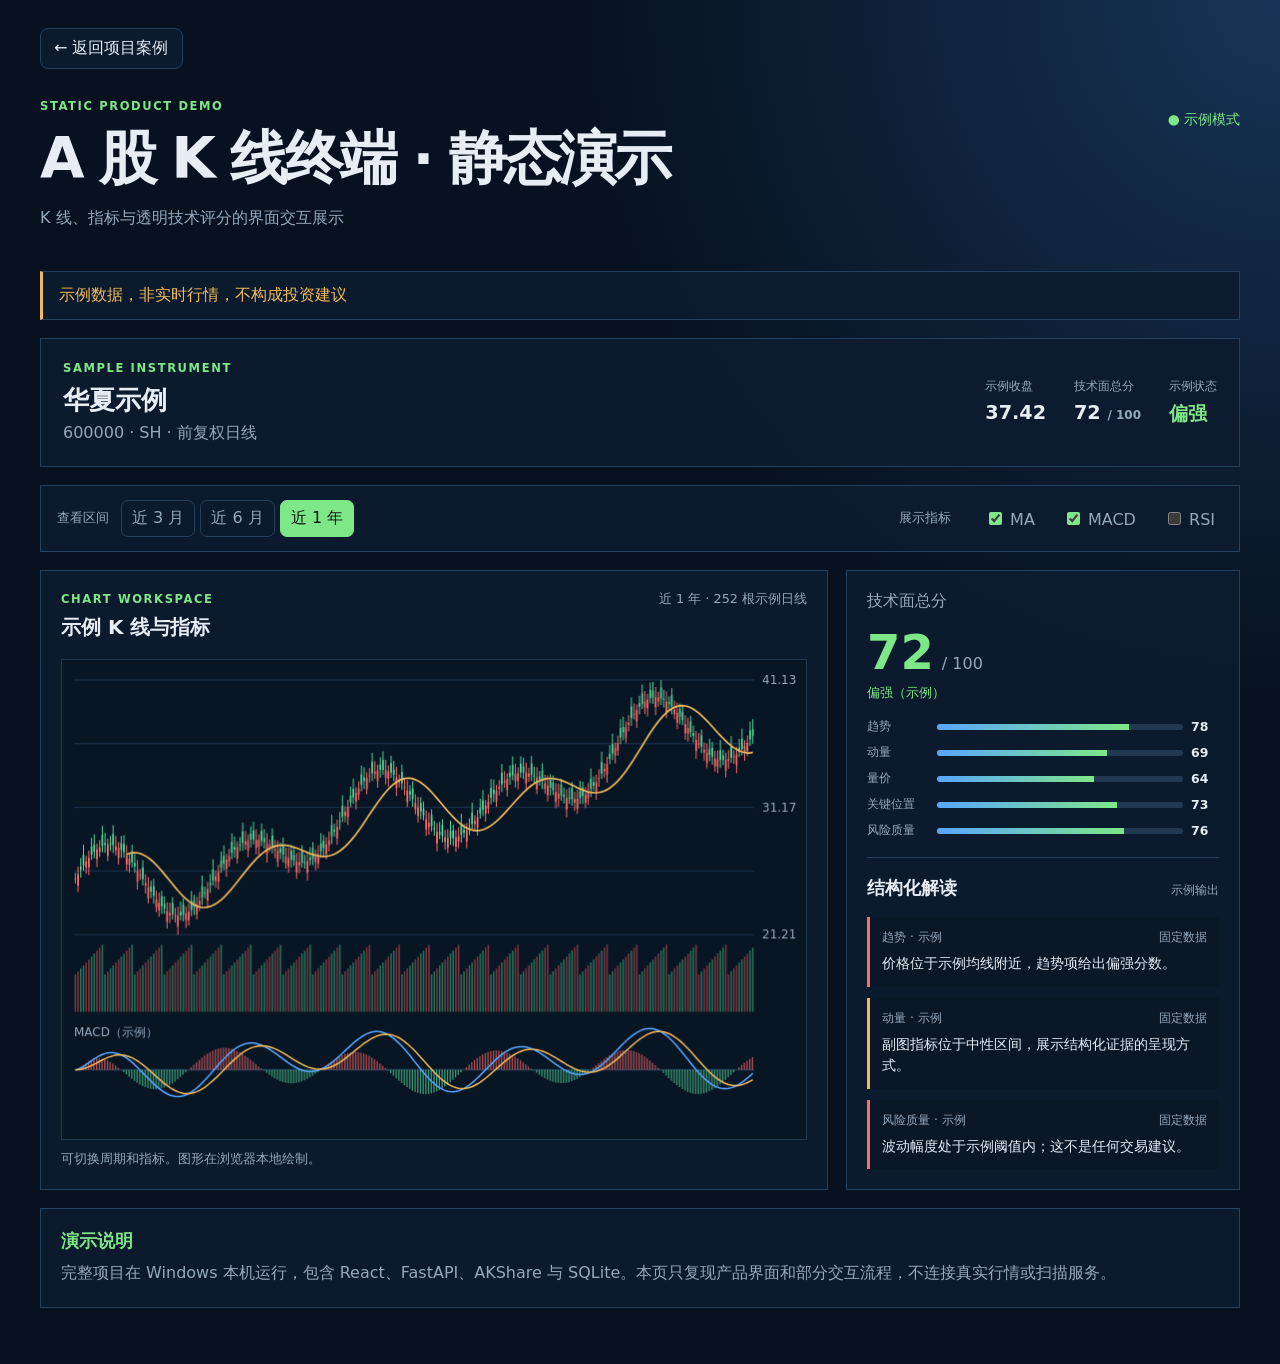
==== static/a-share-kline-demo/index.html @ 91552963 "feat: add A-share static demo" ====
<!doctype html>
<html lang="zh-CN">
  <head>
    <meta charset="utf-8">
    <meta name="viewport" content="width=device-width, initial-scale=1">
    <meta name="robots" content="noindex">
    <title>A 股 K 线终端 · 静态演示</title>
    <meta name="description" content="A 股 K 线终端的静态交互演示，使用示例数据，不提供实时行情。">
    <link rel="stylesheet" href="styles.css">
  </head>
  <body>
    <main class="terminal-shell">
      <a class="back-link" href="/projects/a-share-kline-terminal/">← 返回项目案例</a>

      <header class="terminal-header">
        <div>
          <p class="eyebrow">STATIC PRODUCT DEMO</p>
          <h1>A 股 K 线终端 · 静态演示</h1>
          <p class="subtitle">K 线、指标与透明技术评分的界面交互展示</p>
        </div>
        <span class="demo-badge">● 示例模式</span>
      </header>

      <p class="notice" role="note">示例数据，非实时行情，不构成投资建议</p>

      <section class="stock-summary" aria-label="示例标的信息">
        <div>
          <p class="eyebrow">SAMPLE INSTRUMENT</p>
          <h2>华夏示例</h2>
          <p>600000 · SH · 前复权日线</p>
        </div>
        <dl>
          <div><dt>示例收盘</dt><dd>37.42</dd></div>
          <div><dt>技术面总分</dt><dd>72 <small>/ 100</small></dd></div>
          <div><dt>示例状态</dt><dd class="up">偏强</dd></div>
        </dl>
      </section>

      <section class="controls" aria-label="图表控制">
        <div class="control-group">
          <span>查看区间</span>
          <div role="group" aria-label="查看区间">
            <button data-range="3m" type="button" aria-pressed="false">近 3 月</button>
            <button data-range="6m" type="button" aria-pressed="false">近 6 月</button>
            <button data-range="1y" type="button" aria-pressed="true">近 1 年</button>
          </div>
        </div>
        <fieldset class="indicator-group">
          <legend>展示指标</legend>
          <label><input data-indicator="ma" type="checkbox" checked> MA</label>
          <label><input data-indicator="macd" type="checkbox" checked> MACD</label>
          <label><input data-indicator="rsi" type="checkbox"> RSI</label>
        </fieldset>
      </section>

      <section class="demo-grid">
        <section class="chart-card" aria-labelledby="chart-title">
          <header>
            <div>
              <p class="eyebrow">CHART WORKSPACE</p>
              <h2 id="chart-title">示例 K 线与指标</h2>
            </div>
            <span id="range-label">近 1 年 · 252 根示例日线</span>
          </header>
          <canvas id="chart" aria-label="华夏示例的 K 线、成交量与技术指标图"></canvas>
          <p class="chart-hint">可切换周期和指标。图形在浏览器本地绘制。</p>
        </section>

        <aside class="analysis-rail" aria-label="技术面解读">
          <section class="score-card">
            <p>技术面总分</p>
            <div><strong id="score-total">72</strong><span>/ 100</span></div>
            <em>偏强（示例）</em>
            <ul class="score-breakdown" aria-label="示例评分构成">
              <li><span>趋势</span><i><b style="width: 78%"></b></i><strong>78</strong></li>
              <li><span>动量</span><i><b style="width: 69%"></b></i><strong>69</strong></li>
              <li><span>量价</span><i><b style="width: 64%"></b></i><strong>64</strong></li>
              <li><span>关键位置</span><i><b style="width: 73%"></b></i><strong>73</strong></li>
              <li><span>风险质量</span><i><b style="width: 76%"></b></i><strong>76</strong></li>
            </ul>
          </section>

          <section class="insight-panel">
            <header><h2>结构化解读</h2><span>示例输出</span></header>
            <div id="insights"></div>
          </section>
        </aside>
      </section>

      <section class="method-note" aria-labelledby="method-title">
        <h2 id="method-title">演示说明</h2>
        <p>完整项目在 Windows 本机运行，包含 React、FastAPI、AKShare 与 SQLite。本页只复现产品界面和部分交互流程，不连接真实行情或扫描服务。</p>
      </section>
    </main>
    <noscript>此静态演示需要启用 JavaScript 才能绘制示例图表。</noscript>
    <script type="module" src="app.js"></script>
  </body>
</html>
---- static/a-share-kline-demo/styles.css ----
:root {
  color-scheme: dark;
  --canvas: #07111f;
  --surface: #0d1c2f;
  --surface-raised: #122842;
  --line: #23415e;
  --text: #e6edf5;
  --muted: #94a9bd;
  --accent: #7ee787;
  --blue: #58a6ff;
  --up: #ff6b6b;
  --down: #54d69a;
  --warning: #f0bb5c;
}

* { box-sizing: border-box; }

body {
  min-width: 320px;
  margin: 0;
  color: var(--text);
  background: radial-gradient(circle at top right, #173456 0, transparent 38%), var(--canvas);
  font-family: Inter, "Microsoft YaHei", system-ui, sans-serif;
}

button, input { font: inherit; }

.terminal-shell {
  width: min(1200px, calc(100% - 32px));
  margin: 0 auto;
  padding: 28px 0 56px;
}

.back-link, .notice, .stock-summary, .controls, .chart-card, .analysis-rail, .method-note {
  border: 1px solid var(--line);
  background: color-mix(in srgb, var(--surface) 92%, transparent);
}

.back-link {
  display: inline-flex;
  margin-bottom: 30px;
  padding: 9px 13px;
  color: var(--text);
  text-decoration: none;
  border-radius: 8px;
}

.back-link:hover { border-color: var(--accent); color: var(--accent); }

.terminal-header, .stock-summary, .chart-card > header, .insight-panel > header {
  display: flex;
  justify-content: space-between;
  gap: 20px;
}

.terminal-header { align-items: flex-start; }
.eyebrow { margin: 0 0 8px; color: var(--accent); font-size: .72rem; font-weight: 750; letter-spacing: .14em; }
h1, h2, p { margin-top: 0; }
h1 { max-width: 720px; margin-bottom: 10px; font-size: clamp(2rem, 5vw, 3.6rem); letter-spacing: -.05em; }
h2 { margin-bottom: 6px; font-size: 1.1rem; }
.subtitle, .chart-hint, .method-note p { color: var(--muted); }
.demo-badge, .notice, .up { color: var(--accent); }
.demo-badge { padding-top: 12px; white-space: nowrap; font-size: .86rem; }

.notice { margin: 26px 0 18px; padding: 13px 16px; color: var(--warning); border-left: 3px solid var(--warning); }

.stock-summary { align-items: center; padding: 22px; }
.stock-summary h2 { margin-bottom: 5px; font-size: 1.65rem; }
.stock-summary p:last-child { margin: 0; color: var(--muted); }
.stock-summary dl { display: flex; gap: 28px; margin: 0; }
.stock-summary dt { margin-bottom: 6px; color: var(--muted); font-size: .76rem; }
.stock-summary dd { margin: 0; font-weight: 800; font-size: 1.2rem; }
.stock-summary small { color: var(--muted); font-size: .75rem; }

.controls { display: flex; align-items: center; justify-content: space-between; gap: 20px; margin: 18px 0; padding: 14px 16px; }
.control-group, .indicator-group { display: flex; align-items: center; gap: 12px; border: 0; margin: 0; padding: 0; }
.control-group > span, .indicator-group legend { color: var(--muted); font-size: .8rem; }
.indicator-group legend { float: left; margin-right: 12px; }
.control-group button, .indicator-group label { border-radius: 7px; cursor: pointer; }
.control-group button { border: 1px solid var(--line); padding: 7px 10px; color: var(--muted); background: transparent; }
.control-group button[aria-pressed="true"] { color: #03140b; background: var(--accent); border-color: var(--accent); }
.indicator-group label { padding: 6px 8px; color: var(--muted); }
.indicator-group input { accent-color: var(--accent); }

.demo-grid { display: grid; grid-template-columns: minmax(0, 2fr) minmax(260px, 1fr); gap: 18px; }
.chart-card, .analysis-rail, .method-note { padding: 20px; }
.chart-card header { align-items: baseline; }
.chart-card header h2 { font-size: 1.25rem; }
#range-label { color: var(--muted); font-size: .8rem; }
#chart { display: block; width: 100%; min-height: 480px; margin-top: 12px; border: 1px solid #1e3852; background: #081523; }
.chart-hint { margin: 10px 0 0; font-size: .82rem; }

.analysis-rail { display: grid; align-content: start; gap: 18px; }
.score-card { padding-bottom: 18px; border-bottom: 1px solid var(--line); }
.score-card > p { color: var(--muted); }
.score-card > div { display: flex; align-items: baseline; gap: 8px; }
.score-card > div strong { color: var(--accent); font-size: 3rem; line-height: 1; }
.score-card > div span { color: var(--muted); }
.score-card > em { display: inline-block; margin: 8px 0 16px; color: var(--accent); font-size: .84rem; font-style: normal; }
.score-breakdown { display: grid; gap: 9px; margin: 0; padding: 0; list-style: none; }
.score-breakdown li { display: grid; grid-template-columns: 62px 1fr 28px; align-items: center; gap: 8px; font-size: .78rem; }
.score-breakdown span { color: var(--muted); }
.score-breakdown i { height: 6px; overflow: hidden; background: #213951; border-radius: 999px; }
.score-breakdown b { display: block; height: 100%; background: linear-gradient(90deg, var(--blue), var(--accent)); }

.insight-panel > header { align-items: baseline; }
.insight-panel > header span { color: var(--muted); font-size: .75rem; }
.insight { margin-top: 11px; padding: 12px; border-left: 3px solid var(--blue); background: #0a1727; }
.insight.bullish { border-color: var(--up); }
.insight.neutral { border-color: var(--warning); }
.insight div { display: flex; justify-content: space-between; color: var(--muted); font-size: .77rem; }
.insight p { margin: 7px 0 0; font-size: .87rem; line-height: 1.55; }

.method-note { margin-top: 18px; }
.method-note h2 { color: var(--accent); }
.method-note p { margin-bottom: 0; line-height: 1.7; }

button:focus-visible, input:focus-visible, a:focus-visible { outline: 2px solid #7ee787; outline-offset: 3px; }

@media (max-width: 900px) {
  .demo-grid { grid-template-columns: 1fr; }
  #chart { min-height: 360px; }
}

@media (max-width: 680px) {
  .terminal-shell { width: min(100% - 20px, 1200px); padding-top: 16px; }
  .terminal-header, .stock-summary, .controls { align-items: flex-start; flex-direction: column; }
  .stock-summary dl { width: 100%; justify-content: space-between; gap: 10px; }
  .controls { gap: 14px; }
  .control-group, .indicator-group { flex-wrap: wrap; }
  .indicator-group legend { float: none; width: 100%; }
  #chart { min-height: 320px; }
}
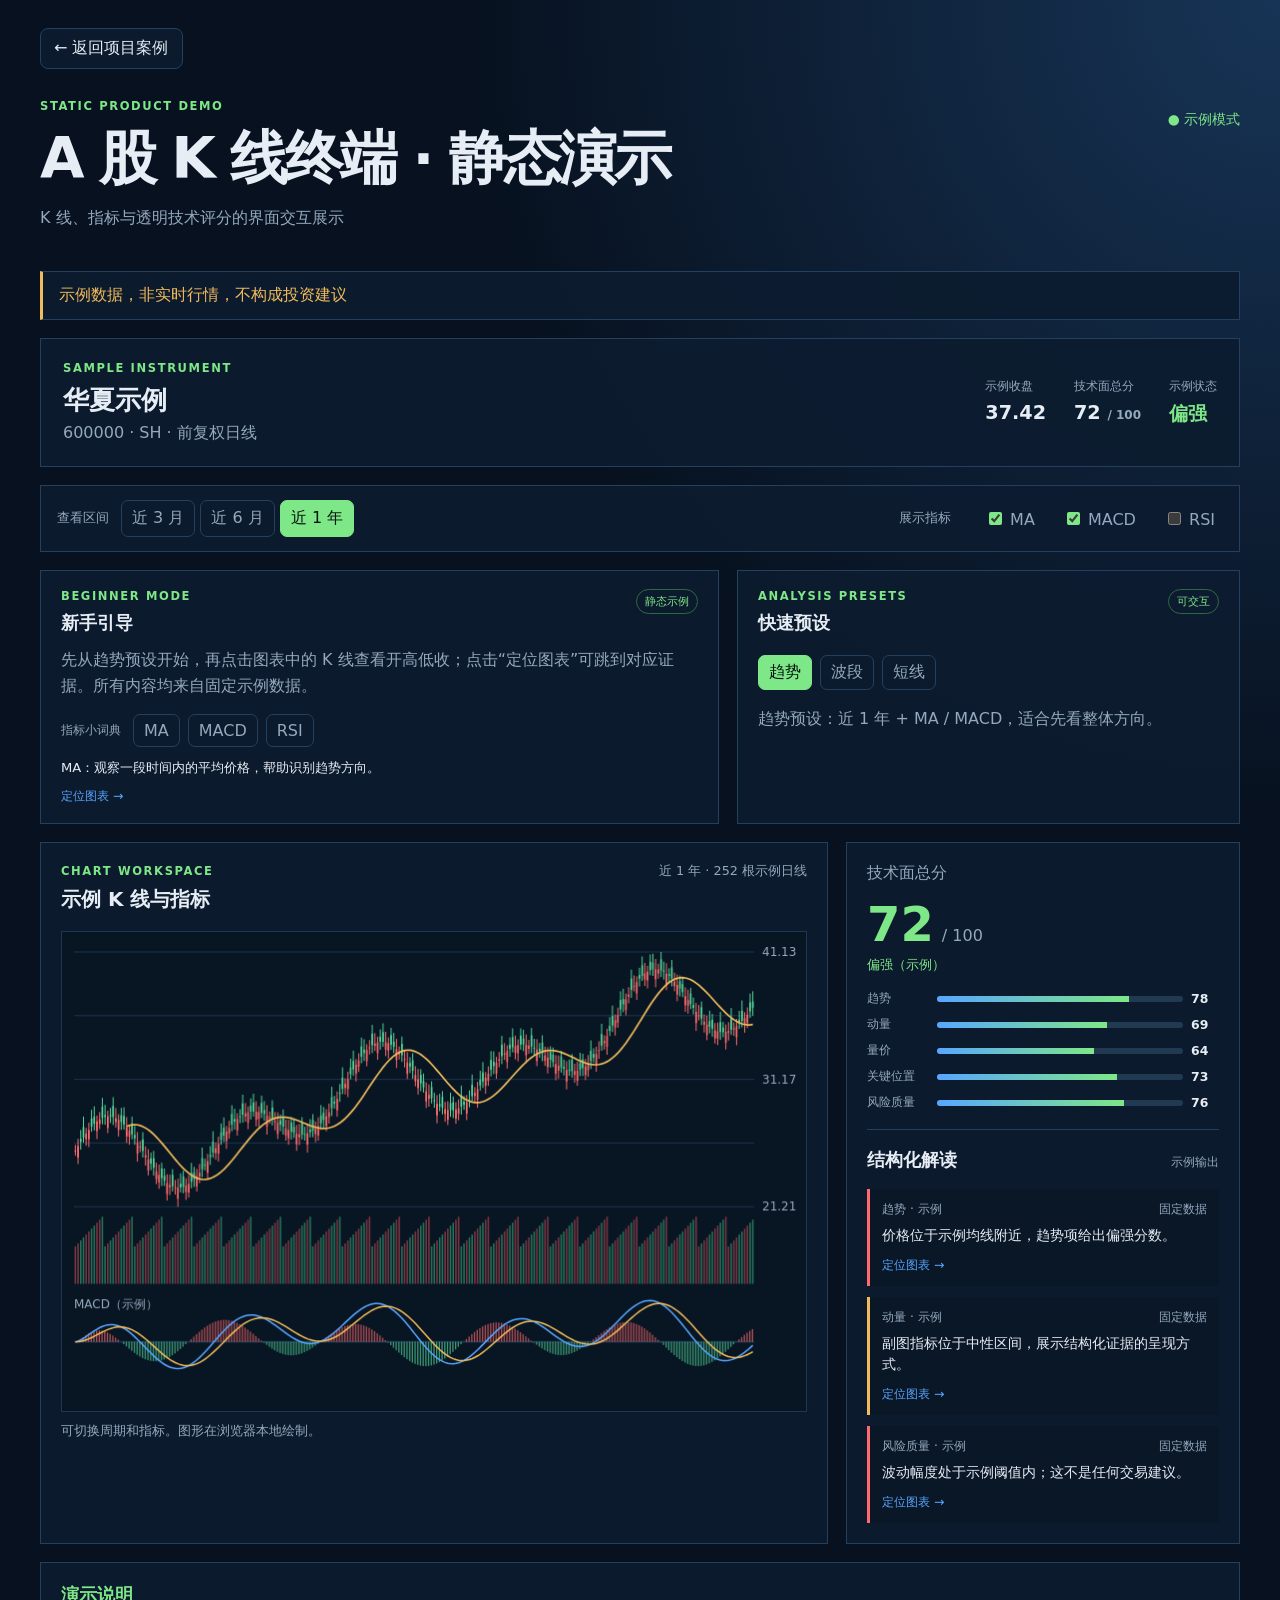
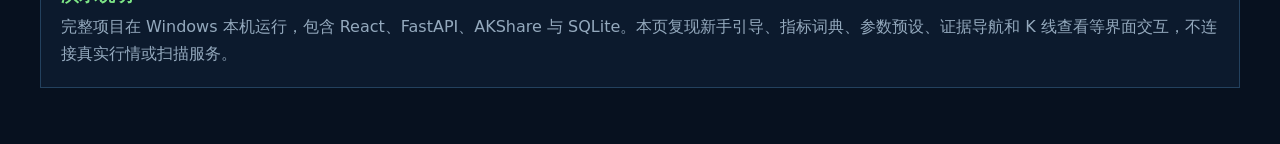
==== commit b1f4c8a2: "feat: refresh A-share static demo" ====
--- a/static/a-share-kline-demo/index.html
+++ b/static/a-share-kline-demo/index.html
@@ -53,6 +53,43 @@
         </fieldset>
       </section>
 
+      <section class="learning-grid" aria-label="新手引导与参数预设">
+        <article class="learning-card">
+          <div class="section-heading">
+            <div>
+              <p class="eyebrow">BEGINNER MODE</p>
+              <h2>新手引导</h2>
+            </div>
+            <span class="feature-tag">静态示例</span>
+          </div>
+          <p id="guide-copy">先从趋势预设开始，再点击图表中的 K 线查看开高低收；点击“定位图表”可跳到对应证据。所有内容均来自固定示例数据。</p>
+          <div class="glossary-row" role="group" aria-label="指标小词典">
+            <span>指标小词典</span>
+            <button data-glossary="ma" type="button">MA</button>
+            <button data-glossary="macd" type="button">MACD</button>
+            <button data-glossary="rsi" type="button">RSI</button>
+          </div>
+          <p class="glossary-copy" id="glossary-copy">MA：观察一段时间内的平均价格，帮助识别趋势方向。</p>
+          <button class="evidence-link" data-evidence="guide" type="button">定位图表 →</button>
+        </article>
+
+        <article class="preset-card">
+          <div class="section-heading">
+            <div>
+              <p class="eyebrow">ANALYSIS PRESETS</p>
+              <h2>快速预设</h2>
+            </div>
+            <span class="feature-tag">可交互</span>
+          </div>
+          <div class="preset-row" role="group" aria-label="分析预设">
+            <button data-preset="trend" type="button" aria-pressed="true">趋势</button>
+            <button data-preset="swing" type="button" aria-pressed="false">波段</button>
+            <button data-preset="short" type="button" aria-pressed="false">短线</button>
+          </div>
+          <p id="preset-copy">趋势预设：近 1 年 + MA / MACD，适合先看整体方向。</p>
+        </article>
+      </section>
+
       <section class="demo-grid">
         <section class="chart-card" aria-labelledby="chart-title">
           <header>
@@ -63,6 +100,18 @@
             <span id="range-label">近 1 年 · 252 根示例日线</span>
           </header>
           <canvas id="chart" aria-label="华夏示例的 K 线、成交量与技术指标图"></canvas>
+          <section class="chart-tooltip" id="chart-tooltip" aria-live="polite" hidden>
+            <p id="tooltip-date"></p>
+            <dl>
+              <div><dt>开</dt><dd id="tooltip-open"></dd></div>
+              <div><dt>高</dt><dd id="tooltip-high"></dd></div>
+              <div><dt>低</dt><dd id="tooltip-low"></dd></div>
+              <div><dt>收</dt><dd id="tooltip-close"></dd></div>
+              <div><dt>涨跌</dt><dd id="tooltip-change"></dd></div>
+              <div><dt>成交量</dt><dd id="tooltip-volume"></dd></div>
+            </dl>
+            <small id="tooltip-state"></small>
+          </section>
           <p class="chart-hint">可切换周期和指标。图形在浏览器本地绘制。</p>
         </section>
 
@@ -89,7 +138,7 @@
 
       <section class="method-note" aria-labelledby="method-title">
         <h2 id="method-title">演示说明</h2>
-        <p>完整项目在 Windows 本机运行，包含 React、FastAPI、AKShare 与 SQLite。本页只复现产品界面和部分交互流程，不连接真实行情或扫描服务。</p>
+        <p>完整项目在 Windows 本机运行，包含 React、FastAPI、AKShare 与 SQLite。本页复现新手引导、指标词典、参数预设、证据导航和 K 线查看等界面交互，不连接真实行情或扫描服务。</p>
       </section>
     </main>
     <noscript>此静态演示需要启用 JavaScript 才能绘制示例图表。</noscript>
--- a/static/a-share-kline-demo/styles.css
+++ b/static/a-share-kline-demo/styles.css
@@ -82,12 +82,36 @@
 .indicator-group label { padding: 6px 8px; color: var(--muted); }
 .indicator-group input { accent-color: var(--accent); }
 
+.learning-grid { display: grid; grid-template-columns: minmax(0, 1.35fr) minmax(280px, 1fr); gap: 18px; margin: 18px 0; }
+.learning-card, .preset-card { padding: 18px 20px; border: 1px solid var(--line); background: color-mix(in srgb, var(--surface) 92%, transparent); }
+.section-heading { display: flex; align-items: flex-start; justify-content: space-between; gap: 16px; }
+.section-heading h2 { margin-bottom: 12px; }
+.feature-tag { padding: 4px 8px; color: var(--accent); border: 1px solid #2d6845; border-radius: 999px; font-size: .7rem; white-space: nowrap; }
+.learning-card > p, .preset-card > p { color: var(--muted); line-height: 1.6; }
+.glossary-row { display: flex; align-items: center; flex-wrap: wrap; gap: 8px; margin-top: 14px; }
+.glossary-row > span { margin-right: 4px; color: var(--muted); font-size: .78rem; }
+.glossary-row button, .preset-row button { border: 1px solid var(--line); border-radius: 7px; padding: 6px 10px; color: var(--muted); background: transparent; cursor: pointer; }
+.glossary-row button:hover, .glossary-row button.is-active, .preset-row button:hover, .preset-row button[aria-pressed="true"] { color: #03140b; border-color: var(--accent); background: var(--accent); }
+.glossary-copy { min-height: 1.5em; margin: 10px 0 0; color: var(--text) !important; font-size: .82rem; }
+.preset-row { display: flex; flex-wrap: wrap; gap: 8px; margin: 8px 0 16px; }
+.evidence-link { margin-top: 10px; padding: 0; color: var(--blue); border: 0; background: transparent; cursor: pointer; font-size: .78rem; }
+.evidence-link:hover { color: var(--accent); text-decoration: underline; }
+#chart.evidence-focus { animation: evidence-focus 1.1s ease-out; }
+@keyframes evidence-focus { 0% { box-shadow: 0 0 0 0 rgb(126 231 135 / 75%); } 100% { box-shadow: 0 0 0 12px rgb(126 231 135 / 0%); } }
+
 .demo-grid { display: grid; grid-template-columns: minmax(0, 2fr) minmax(260px, 1fr); gap: 18px; }
 .chart-card, .analysis-rail, .method-note { padding: 20px; }
+.chart-card { position: relative; }
 .chart-card header { align-items: baseline; }
 .chart-card header h2 { font-size: 1.25rem; }
 #range-label { color: var(--muted); font-size: .8rem; }
-#chart { display: block; width: 100%; min-height: 480px; margin-top: 12px; border: 1px solid #1e3852; background: #081523; }
+#chart { display: block; width: 100%; min-height: 480px; margin-top: 12px; border: 1px solid #1e3852; background: #081523; cursor: crosshair; touch-action: manipulation; }
+.chart-tooltip { position: absolute; z-index: 1; top: 76px; right: 30px; min-width: 226px; padding: 12px; color: #dcecff; border: 1px solid #315270; border-radius: 8px; background: rgb(5 16 28 / 94%); box-shadow: 0 12px 32px rgb(0 0 0 / 28%); pointer-events: none; }
+.chart-tooltip > p { margin: 0 0 9px; color: var(--accent); font-weight: 750; font-variant-numeric: tabular-nums; }
+.chart-tooltip dl { display: grid; grid-template-columns: repeat(3, 1fr); gap: 8px 12px; margin: 0; }
+.chart-tooltip dt { margin-bottom: 2px; color: var(--muted); font-size: .7rem; }
+.chart-tooltip dd { margin: 0; font-family: ui-monospace, SFMono-Regular, Menlo, Consolas, monospace; font-size: .78rem; font-variant-numeric: tabular-nums; }
+.chart-tooltip small { display: block; margin-top: 10px; color: var(--muted); font-size: .72rem; }
 .chart-hint { margin: 10px 0 0; font-size: .82rem; }
 
 .analysis-rail { display: grid; align-content: start; gap: 18px; }
@@ -117,8 +141,13 @@
 
 button:focus-visible, input:focus-visible, a:focus-visible { outline: 2px solid #7ee787; outline-offset: 3px; }
 
+@media (prefers-reduced-motion: reduce) {
+  *, *::before, *::after { scroll-behavior: auto !important; animation-duration: .01ms !important; animation-iteration-count: 1 !important; }
+}
+
 @media (max-width: 900px) {
   .demo-grid { grid-template-columns: 1fr; }
+  .learning-grid { grid-template-columns: 1fr; }
   #chart { min-height: 360px; }
 }
 
@@ -130,4 +159,5 @@
   .control-group, .indicator-group { flex-wrap: wrap; }
   .indicator-group legend { float: none; width: 100%; }
   #chart { min-height: 320px; }
+  .chart-tooltip { top: auto; right: 30px; bottom: 52px; left: 30px; min-width: 0; }
 }
